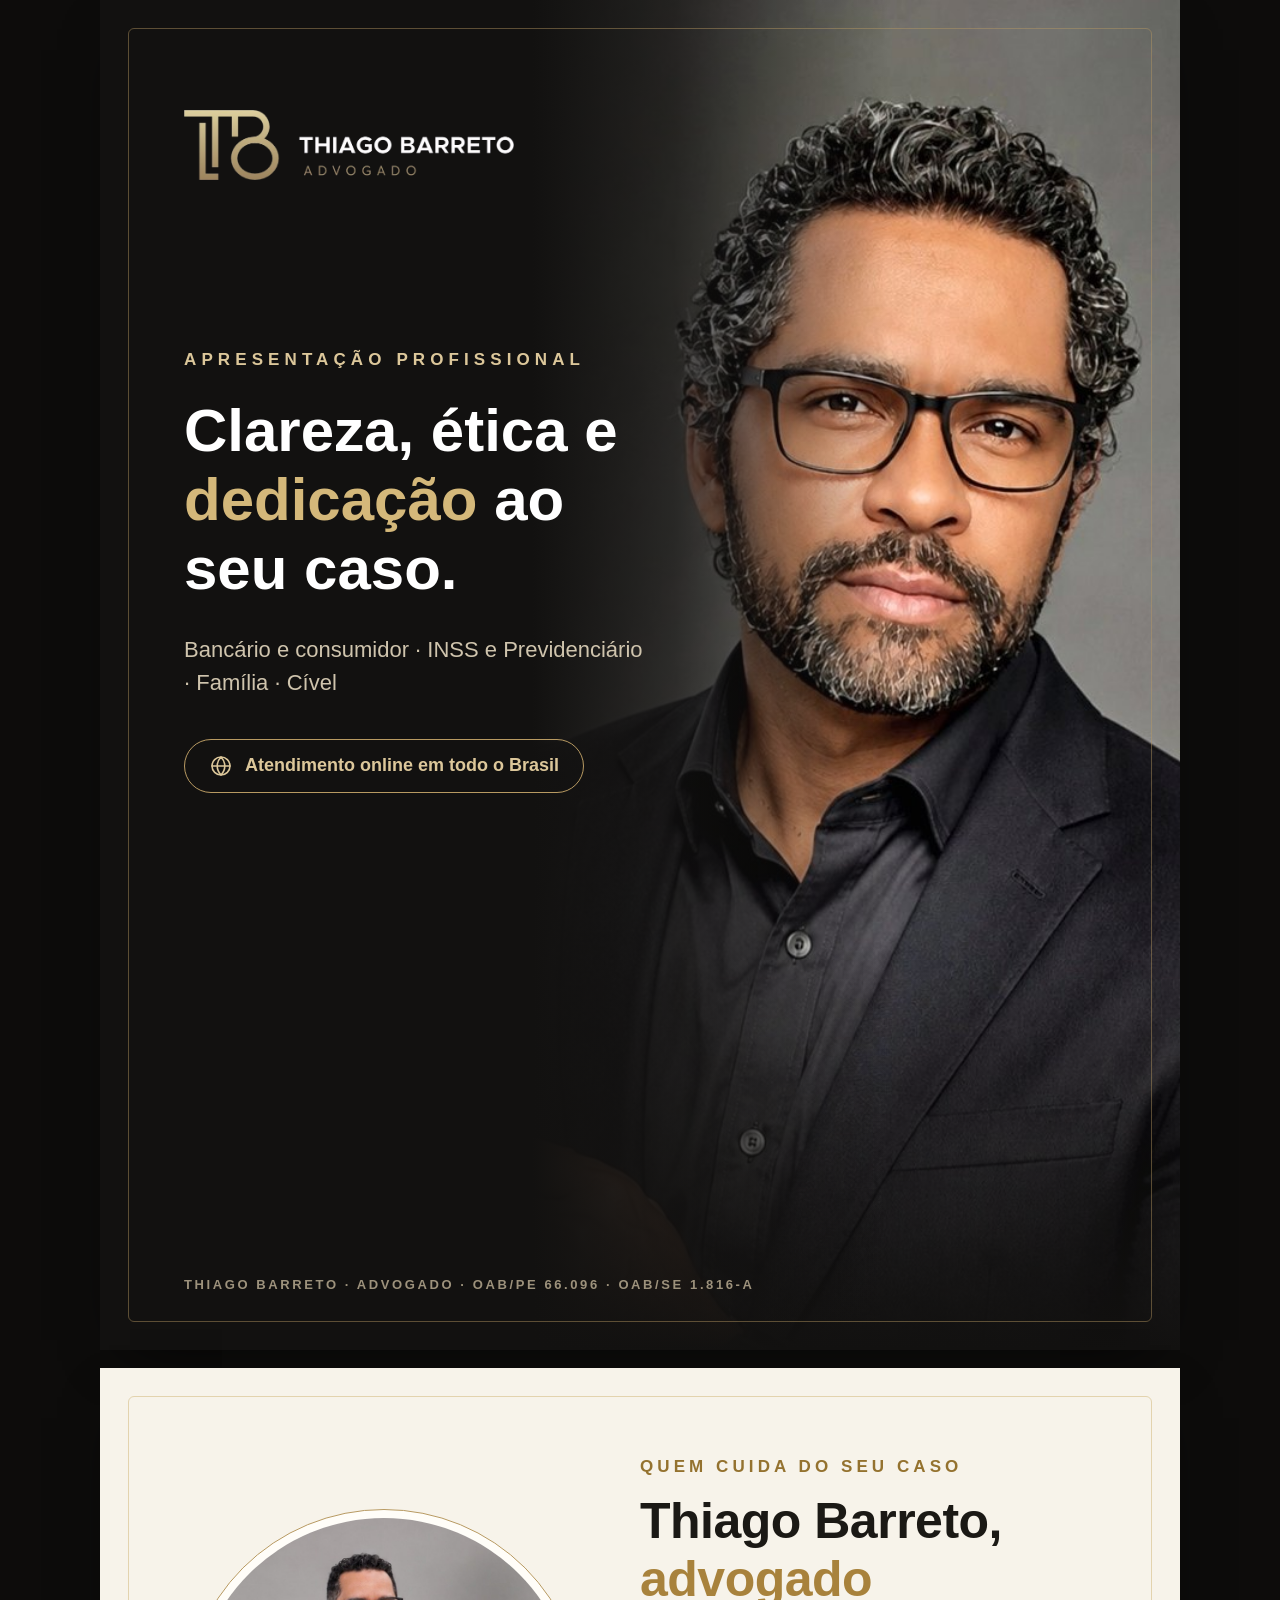
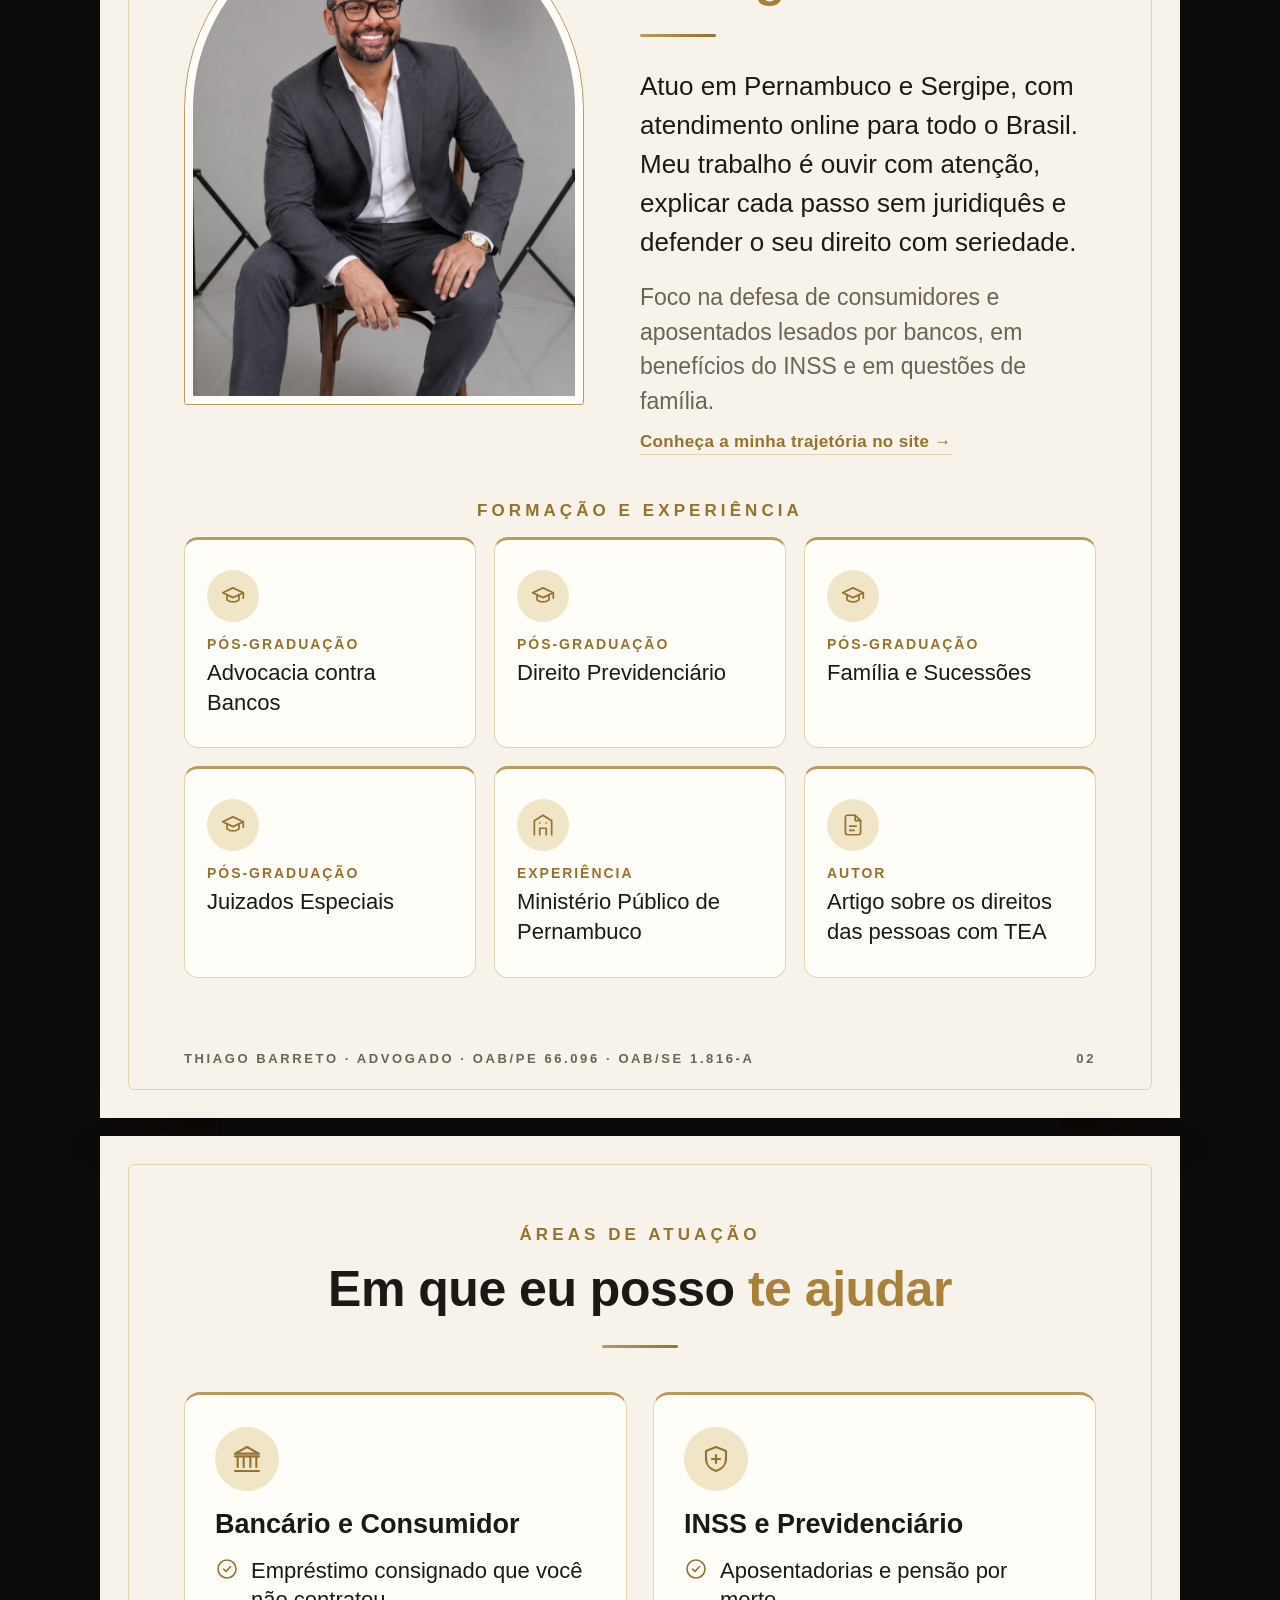
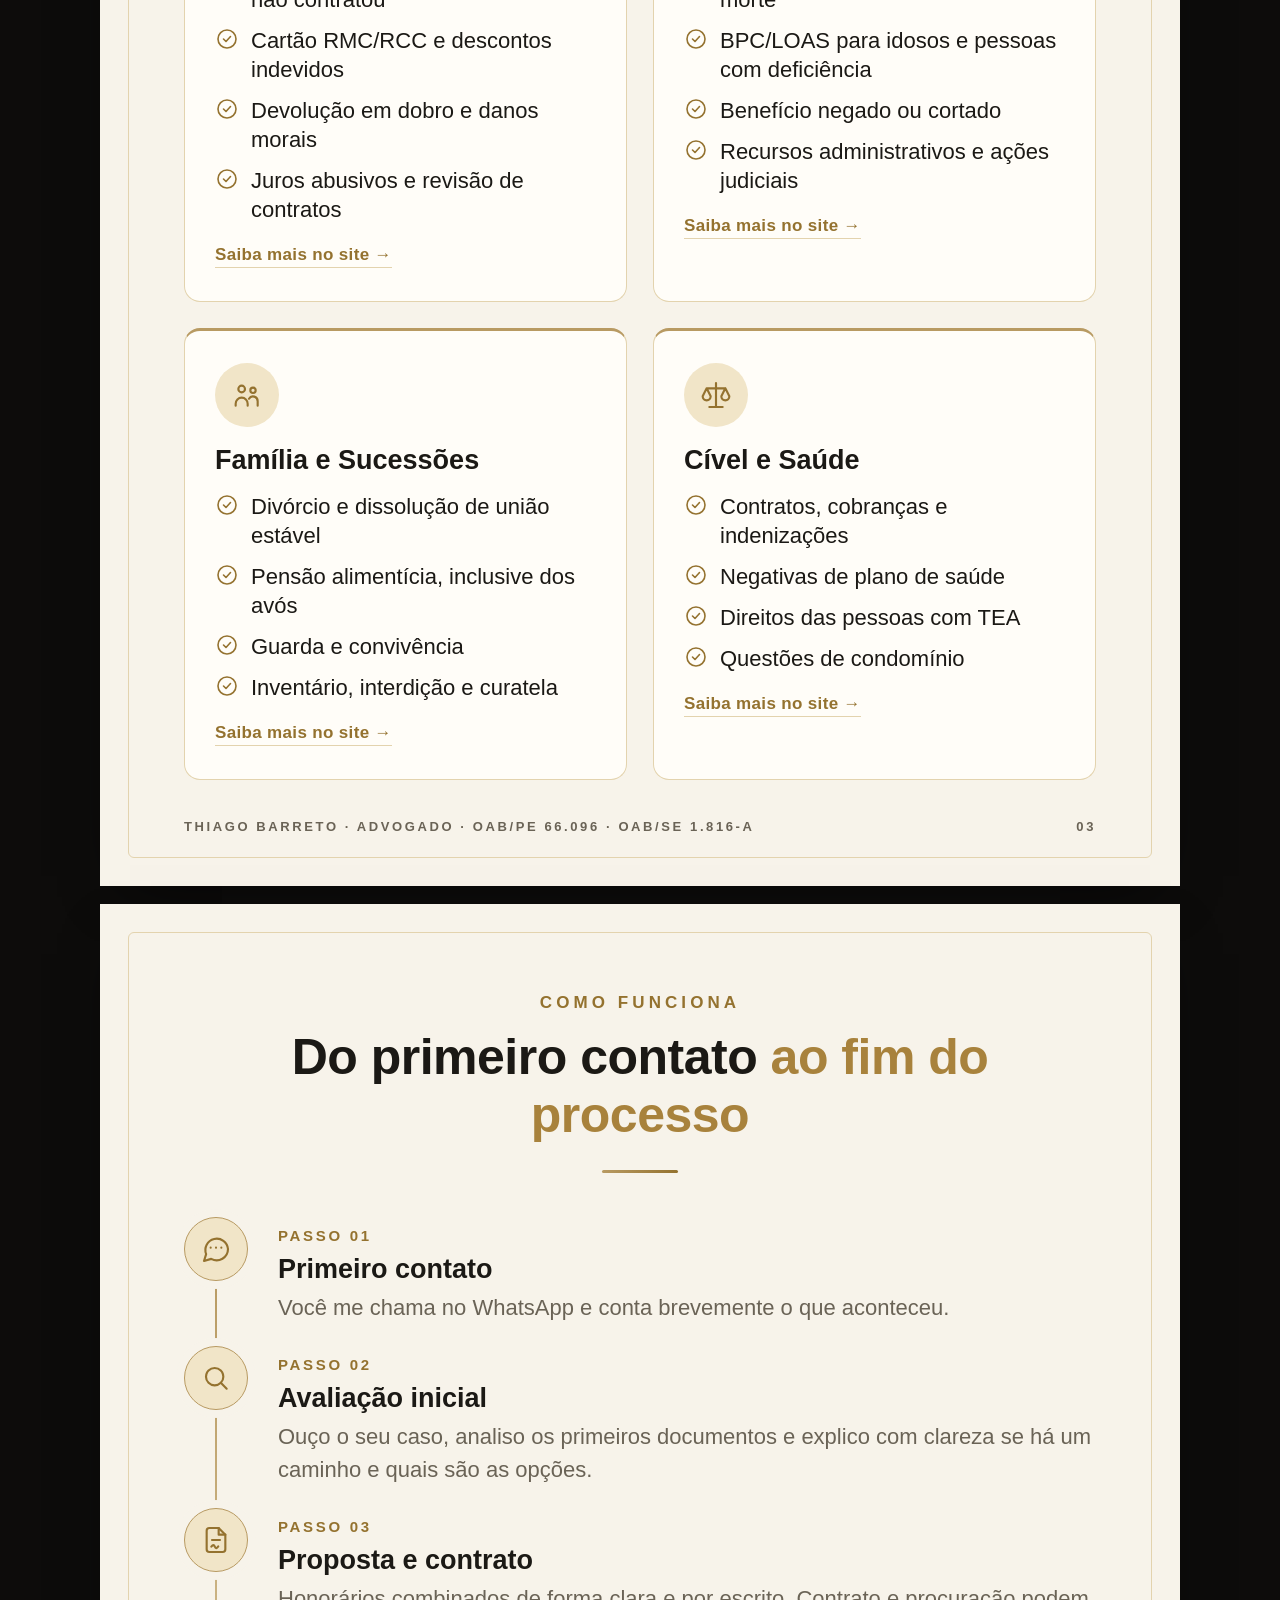
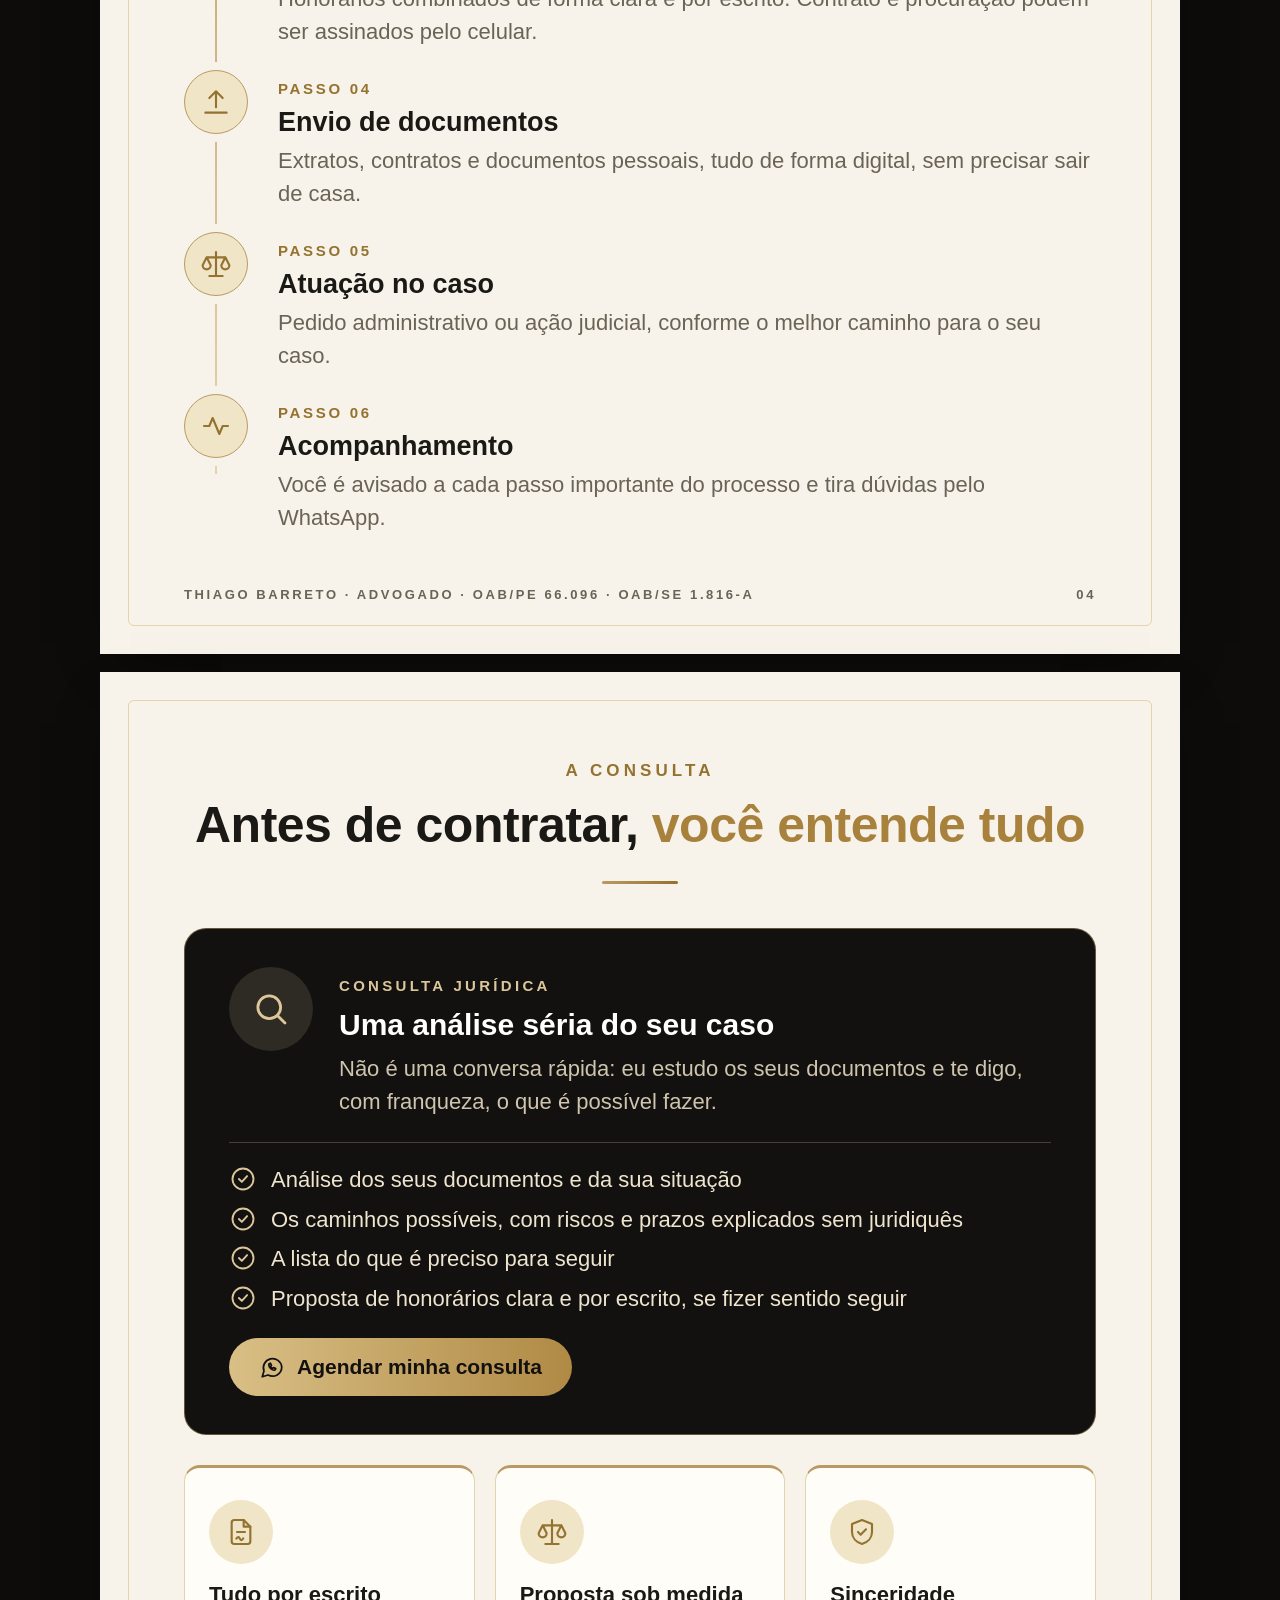
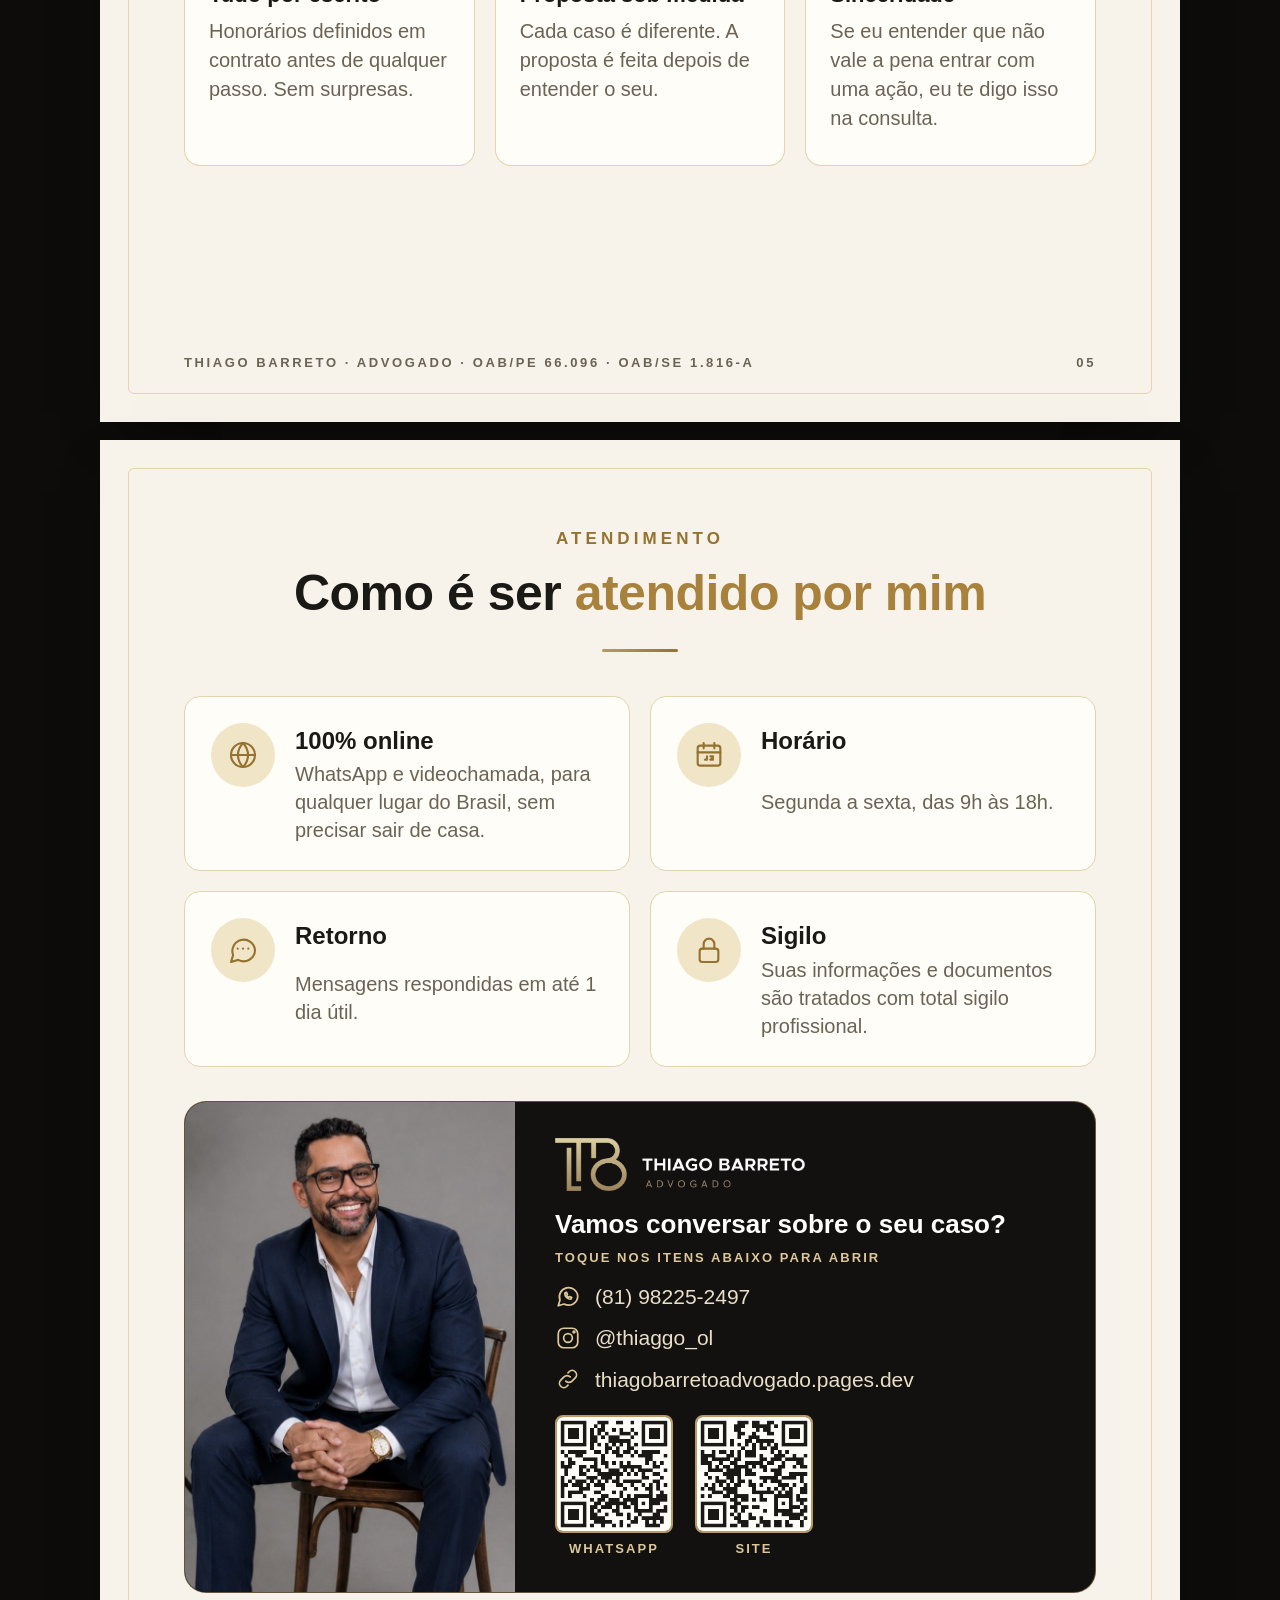
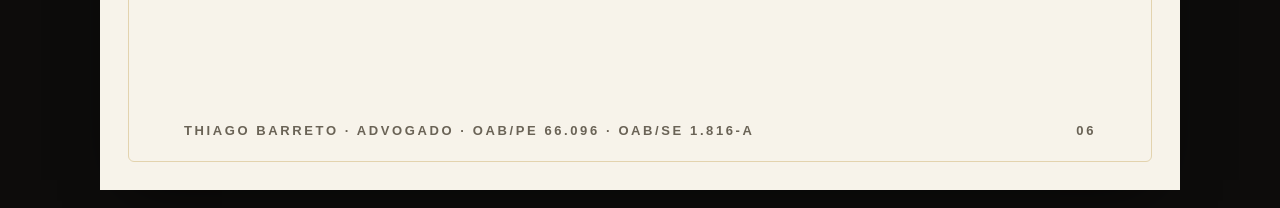
==== apresentacao/index.html @ 2c225c11 "Apresentação profissional (sem valores) em página web Co-Authored-By: Claude Opus 5.5 <noreply@anthr" ====
<!DOCTYPE html><html lang="pt-BR"><head><meta charset="utf-8"><title>Apresentação · Thiago Barreto Advogado</title>
<link rel="stylesheet" href="apresentacao.css">
<meta name="viewport" content="width=device-width, initial-scale=1">
<meta name="robots" content="noindex">
<meta name="description" content="Apresentação profissional de Thiago Barreto, advogado. Atendimento online em todo o Brasil.">
<meta property="og:title" content="Apresentação · Thiago Barreto Advogado">
<meta property="og:description" content="Bancário e consumidor · INSS · Família · Cível. Atendimento online em todo o Brasil.">
<meta property="og:image" content="https://thiagobarretoadvogado.pages.dev/apresentacao/img/og.jpg">
<meta name="theme-color" content="#121110">
<link rel="icon" href="/img/icon.png">
<style>
@media screen{
 body{background:#0d0c0b;margin:0;padding:0}
 .deck{width:1080px;margin:0 auto}
 .page{margin:0 auto 18px;box-shadow:0 20px 60px -30px rgba(0,0,0,.8)}
}
</style>
<script>
function fit(){var z=Math.min(1,window.innerWidth/1080);document.querySelector('.deck').style.zoom=z}
addEventListener('DOMContentLoaded',fit);addEventListener('resize',fit);
</script>
</head><body><main class="deck">
<section class="page capa">
  <div class="capa-txt">
    <img class="logo" src="img/logo.png" alt="TB · Thiago Barreto Advogado">
    <div class="tag">APRESENTAÇÃO PROFISSIONAL</div>
    <h1>Clareza, ética e <em>dedicação</em> ao seu caso.</h1>
    <p>Bancário e consumidor · INSS e Previdenciário · Família · Cível</p>
    <a class="pill" href="https://thiagobarretoadvogado.pages.dev"><svg viewBox="0 0 24 24" fill="none" stroke="currentColor" stroke-width="1.6" stroke-linecap="round" stroke-linejoin="round" aria-hidden="true"><circle cx="12" cy="12" r="9"/><path d="M3 12h18M12 3c2.5 2.7 3.8 5.7 3.8 9s-1.3 6.3-3.8 9c-2.5-2.7-3.8-5.7-3.8-9S9.5 5.7 12 3Z"/></svg> Atendimento online em todo o Brasil</a>
  </div>
  <div class="capa-foto"><img src="img/hero.jpg" alt=""></div>
  <div class="capa-ft">THIAGO BARRETO · ADVOGADO · OAB/PE 66.096 · OAB/SE 1.816-A</div>
</section><section class="page ">
  <div class="sobre">
    <div class="foto-sobre"><img src="img/sobre-2.jpg" alt=""></div>
    <div>
      <div class="eyebrow">QUEM CUIDA DO SEU CASO</div>
      <h2>Thiago Barreto, <em>advogado</em></h2>
      <div class="rule"></div>
      <p class="lead">Atuo em Pernambuco e Sergipe, com atendimento online para todo o Brasil. Meu trabalho é ouvir com atenção, explicar cada passo sem juridiquês e defender o seu direito com seriedade.</p>
      <p class="soft">Foco na defesa de consumidores e aposentados lesados por bancos, em benefícios do INSS e em questões de família.</p>
      <a class="lnk" href="https://thiagobarretoadvogado.pages.dev/sobre.html">Conheça a minha trajetória no site →</a>
    </div>
  </div>
  <div class="eyebrow center" style="margin-top:46px">FORMAÇÃO E EXPERIÊNCIA</div>
  <div class="creds">
    <div><span class="ic"><svg viewBox="0 0 24 24" fill="none" stroke="currentColor" stroke-width="1.6" stroke-linecap="round" stroke-linejoin="round" aria-hidden="true"><path d="M2.5 9 12 4.5 21.5 9 12 13.5 2.5 9Z"/><path d="M6.5 11v4.5c1.5 1.4 3.5 2 5.5 2s4-.6 5.5-2V11M21.5 9v5"/></svg></span><b>Pós-graduação</b><span>Advocacia contra Bancos</span></div>
    <div><span class="ic"><svg viewBox="0 0 24 24" fill="none" stroke="currentColor" stroke-width="1.6" stroke-linecap="round" stroke-linejoin="round" aria-hidden="true"><path d="M2.5 9 12 4.5 21.5 9 12 13.5 2.5 9Z"/><path d="M6.5 11v4.5c1.5 1.4 3.5 2 5.5 2s4-.6 5.5-2V11M21.5 9v5"/></svg></span><b>Pós-graduação</b><span>Direito Previdenciário</span></div>
    <div><span class="ic"><svg viewBox="0 0 24 24" fill="none" stroke="currentColor" stroke-width="1.6" stroke-linecap="round" stroke-linejoin="round" aria-hidden="true"><path d="M2.5 9 12 4.5 21.5 9 12 13.5 2.5 9Z"/><path d="M6.5 11v4.5c1.5 1.4 3.5 2 5.5 2s4-.6 5.5-2V11M21.5 9v5"/></svg></span><b>Pós-graduação</b><span>Família e Sucessões</span></div>
    <div><span class="ic"><svg viewBox="0 0 24 24" fill="none" stroke="currentColor" stroke-width="1.6" stroke-linecap="round" stroke-linejoin="round" aria-hidden="true"><path d="M2.5 9 12 4.5 21.5 9 12 13.5 2.5 9Z"/><path d="M6.5 11v4.5c1.5 1.4 3.5 2 5.5 2s4-.6 5.5-2V11M21.5 9v5"/></svg></span><b>Pós-graduação</b><span>Juizados Especiais</span></div>
    <div><span class="ic"><svg viewBox="0 0 24 24" fill="none" stroke="currentColor" stroke-width="1.6" stroke-linecap="round" stroke-linejoin="round" aria-hidden="true"><path d="M4 21V8l8-5 8 5v13"/><path d="M9 21v-6h6v6M9 10h.01M15 10h.01"/></svg></span><b>Experiência</b><span>Ministério Público de Pernambuco</span></div>
    <div><span class="ic"><svg viewBox="0 0 24 24" fill="none" stroke="currentColor" stroke-width="1.6" stroke-linecap="round" stroke-linejoin="round" aria-hidden="true"><path d="M14 3H7a2 2 0 0 0-2 2v14a2 2 0 0 0 2 2h10a2 2 0 0 0 2-2V8l-5-5Z"/><path d="M14 3v5h5M9 13h6M9 17h4"/></svg></span><b>Autor</b><span>Artigo sobre os direitos das pessoas com TEA</span></div>
  </div><footer class="ft"><span>THIAGO BARRETO · ADVOGADO · OAB/PE 66.096 · OAB/SE 1.816-A</span><span>02</span></footer></section><section class="page ">
  <div class="eyebrow center">ÁREAS DE ATUAÇÃO</div>
  <h2 class="center">Em que eu posso <em>te ajudar</em></h2><div class="rule c"></div>
  <div class="areas"><a class="area" href="https://thiagobarretoadvogado.pages.dev/bancario.html"><span class="ic"><svg viewBox="0 0 24 24" fill="none" stroke="currentColor" stroke-width="1.6" stroke-linecap="round" stroke-linejoin="round" aria-hidden="true"><path d="M3 10h18M5 10v8M9.5 10v8M14.5 10v8M19 10v8M3 21h18M12 3 3 8h18L12 3Z"/></svg></span><h3>Bancário e Consumidor</h3><ul><li><svg viewBox="0 0 24 24" fill="none" stroke="currentColor" stroke-width="1.6" stroke-linecap="round" stroke-linejoin="round" aria-hidden="true"><circle cx="12" cy="12" r="9"/><path d="m8.5 12 2.5 2.5 4.5-5"/></svg>Empréstimo consignado que você não contratou</li><li><svg viewBox="0 0 24 24" fill="none" stroke="currentColor" stroke-width="1.6" stroke-linecap="round" stroke-linejoin="round" aria-hidden="true"><circle cx="12" cy="12" r="9"/><path d="m8.5 12 2.5 2.5 4.5-5"/></svg>Cartão RMC/RCC e descontos indevidos</li><li><svg viewBox="0 0 24 24" fill="none" stroke="currentColor" stroke-width="1.6" stroke-linecap="round" stroke-linejoin="round" aria-hidden="true"><circle cx="12" cy="12" r="9"/><path d="m8.5 12 2.5 2.5 4.5-5"/></svg>Devolução em dobro e danos morais</li><li><svg viewBox="0 0 24 24" fill="none" stroke="currentColor" stroke-width="1.6" stroke-linecap="round" stroke-linejoin="round" aria-hidden="true"><circle cx="12" cy="12" r="9"/><path d="m8.5 12 2.5 2.5 4.5-5"/></svg>Juros abusivos e revisão de contratos</li></ul><span class="lnk">Saiba mais no site →</span></a><a class="area" href="https://thiagobarretoadvogado.pages.dev/previdenciario.html"><span class="ic"><svg viewBox="0 0 24 24" fill="none" stroke="currentColor" stroke-width="1.6" stroke-linecap="round" stroke-linejoin="round" aria-hidden="true"><path d="M12 3 4.5 6v6c0 4.5 3.2 7.8 7.5 9 4.3-1.2 7.5-4.5 7.5-9V6L12 3Z"/><path d="M9 12h6M12 9v6"/></svg></span><h3>INSS e Previdenciário</h3><ul><li><svg viewBox="0 0 24 24" fill="none" stroke="currentColor" stroke-width="1.6" stroke-linecap="round" stroke-linejoin="round" aria-hidden="true"><circle cx="12" cy="12" r="9"/><path d="m8.5 12 2.5 2.5 4.5-5"/></svg>Aposentadorias e pensão por morte</li><li><svg viewBox="0 0 24 24" fill="none" stroke="currentColor" stroke-width="1.6" stroke-linecap="round" stroke-linejoin="round" aria-hidden="true"><circle cx="12" cy="12" r="9"/><path d="m8.5 12 2.5 2.5 4.5-5"/></svg>BPC/LOAS para idosos e pessoas com deficiência</li><li><svg viewBox="0 0 24 24" fill="none" stroke="currentColor" stroke-width="1.6" stroke-linecap="round" stroke-linejoin="round" aria-hidden="true"><circle cx="12" cy="12" r="9"/><path d="m8.5 12 2.5 2.5 4.5-5"/></svg>Benefício negado ou cortado</li><li><svg viewBox="0 0 24 24" fill="none" stroke="currentColor" stroke-width="1.6" stroke-linecap="round" stroke-linejoin="round" aria-hidden="true"><circle cx="12" cy="12" r="9"/><path d="m8.5 12 2.5 2.5 4.5-5"/></svg>Recursos administrativos e ações judiciais</li></ul><span class="lnk">Saiba mais no site →</span></a><a class="area" href="https://thiagobarretoadvogado.pages.dev/familia.html"><span class="ic"><svg viewBox="0 0 24 24" fill="none" stroke="currentColor" stroke-width="1.6" stroke-linecap="round" stroke-linejoin="round" aria-hidden="true"><circle cx="8" cy="7.5" r="2.5"/><circle cx="16.5" cy="8.5" r="2"/><path d="M3.5 20v-1.5A4.5 4.5 0 0 1 8 14a4.5 4.5 0 0 1 4.5 4.5V20M13.5 14.8a3.5 3.5 0 0 1 6.5 1.8V20"/></svg></span><h3>Família e Sucessões</h3><ul><li><svg viewBox="0 0 24 24" fill="none" stroke="currentColor" stroke-width="1.6" stroke-linecap="round" stroke-linejoin="round" aria-hidden="true"><circle cx="12" cy="12" r="9"/><path d="m8.5 12 2.5 2.5 4.5-5"/></svg>Divórcio e dissolução de união estável</li><li><svg viewBox="0 0 24 24" fill="none" stroke="currentColor" stroke-width="1.6" stroke-linecap="round" stroke-linejoin="round" aria-hidden="true"><circle cx="12" cy="12" r="9"/><path d="m8.5 12 2.5 2.5 4.5-5"/></svg>Pensão alimentícia, inclusive dos avós</li><li><svg viewBox="0 0 24 24" fill="none" stroke="currentColor" stroke-width="1.6" stroke-linecap="round" stroke-linejoin="round" aria-hidden="true"><circle cx="12" cy="12" r="9"/><path d="m8.5 12 2.5 2.5 4.5-5"/></svg>Guarda e convivência</li><li><svg viewBox="0 0 24 24" fill="none" stroke="currentColor" stroke-width="1.6" stroke-linecap="round" stroke-linejoin="round" aria-hidden="true"><circle cx="12" cy="12" r="9"/><path d="m8.5 12 2.5 2.5 4.5-5"/></svg>Inventário, interdição e curatela</li></ul><span class="lnk">Saiba mais no site →</span></a><a class="area" href="https://thiagobarretoadvogado.pages.dev/civel.html"><span class="ic"><svg viewBox="0 0 24 24" fill="none" stroke="currentColor" stroke-width="1.6" stroke-linecap="round" stroke-linejoin="round" aria-hidden="true"><path d="M12 3v18M7 21h10M5 7h14M5 7l-3 6a3 3 0 0 0 6 0L5 7ZM19 7l-3 6a3 3 0 0 0 6 0l-3-6Z"/></svg></span><h3>Cível e Saúde</h3><ul><li><svg viewBox="0 0 24 24" fill="none" stroke="currentColor" stroke-width="1.6" stroke-linecap="round" stroke-linejoin="round" aria-hidden="true"><circle cx="12" cy="12" r="9"/><path d="m8.5 12 2.5 2.5 4.5-5"/></svg>Contratos, cobranças e indenizações</li><li><svg viewBox="0 0 24 24" fill="none" stroke="currentColor" stroke-width="1.6" stroke-linecap="round" stroke-linejoin="round" aria-hidden="true"><circle cx="12" cy="12" r="9"/><path d="m8.5 12 2.5 2.5 4.5-5"/></svg>Negativas de plano de saúde</li><li><svg viewBox="0 0 24 24" fill="none" stroke="currentColor" stroke-width="1.6" stroke-linecap="round" stroke-linejoin="round" aria-hidden="true"><circle cx="12" cy="12" r="9"/><path d="m8.5 12 2.5 2.5 4.5-5"/></svg>Direitos das pessoas com TEA</li><li><svg viewBox="0 0 24 24" fill="none" stroke="currentColor" stroke-width="1.6" stroke-linecap="round" stroke-linejoin="round" aria-hidden="true"><circle cx="12" cy="12" r="9"/><path d="m8.5 12 2.5 2.5 4.5-5"/></svg>Questões de condomínio</li></ul><span class="lnk">Saiba mais no site →</span></a></div><footer class="ft"><span>THIAGO BARRETO · ADVOGADO · OAB/PE 66.096 · OAB/SE 1.816-A</span><span>03</span></footer></section><section class="page ">
  <div class="eyebrow center">COMO FUNCIONA</div>
  <h2 class="center">Do primeiro contato <em>ao fim do processo</em></h2><div class="rule c"></div>
  <ol class="passos"><li><span class="ic"><svg viewBox="0 0 24 24" fill="none" stroke="currentColor" stroke-width="1.6" stroke-linecap="round" stroke-linejoin="round" aria-hidden="true"><path d="M21 12a8.5 8.5 0 0 1-12.6 7.4L3 21l1.6-5.2A8.5 8.5 0 1 1 21 12Z"/><path d="M8 11h.01M12 11h.01M16 11h.01"/></svg></span><div><span class="n">PASSO 01</span><h3>Primeiro contato</h3><p>Você me chama no WhatsApp e conta brevemente o que aconteceu.</p></div></li><li><span class="ic"><svg viewBox="0 0 24 24" fill="none" stroke="currentColor" stroke-width="1.6" stroke-linecap="round" stroke-linejoin="round" aria-hidden="true"><circle cx="11" cy="11" r="6.5"/><path d="m20 20-4.2-4.2"/></svg></span><div><span class="n">PASSO 02</span><h3>Avaliação inicial</h3><p>Ouço o seu caso, analiso os primeiros documentos e explico com clareza se há um caminho e quais são as opções.</p></div></li><li><span class="ic"><svg viewBox="0 0 24 24" fill="none" stroke="currentColor" stroke-width="1.6" stroke-linecap="round" stroke-linejoin="round" aria-hidden="true"><path d="M14 3H7a2 2 0 0 0-2 2v14a2 2 0 0 0 2 2h10a2 2 0 0 0 2-2V8l-5-5Z"/><path d="M14 3v5h5M8.5 17c1.2-1.5 2-1.5 2.6 0s1.5 1.4 2.6-.2M9 12h6"/></svg></span><div><span class="n">PASSO 03</span><h3>Proposta e contrato</h3><p>Honorários combinados de forma clara e por escrito. Contrato e procuração podem ser assinados pelo celular.</p></div></li><li><span class="ic"><svg viewBox="0 0 24 24" fill="none" stroke="currentColor" stroke-width="1.6" stroke-linecap="round" stroke-linejoin="round" aria-hidden="true"><path d="M12 16V4M7 9l5-5 5 5M4 20h16"/></svg></span><div><span class="n">PASSO 04</span><h3>Envio de documentos</h3><p>Extratos, contratos e documentos pessoais, tudo de forma digital, sem precisar sair de casa.</p></div></li><li><span class="ic"><svg viewBox="0 0 24 24" fill="none" stroke="currentColor" stroke-width="1.6" stroke-linecap="round" stroke-linejoin="round" aria-hidden="true"><path d="M12 3v18M7 21h10M5 7h14M5 7l-3 6a3 3 0 0 0 6 0L5 7ZM19 7l-3 6a3 3 0 0 0 6 0l-3-6Z"/></svg></span><div><span class="n">PASSO 05</span><h3>Atuação no caso</h3><p>Pedido administrativo ou ação judicial, conforme o melhor caminho para o seu caso.</p></div></li><li><span class="ic"><svg viewBox="0 0 24 24" fill="none" stroke="currentColor" stroke-width="1.6" stroke-linecap="round" stroke-linejoin="round" aria-hidden="true"><path d="M3 12h4l2.5-6 5 12L17 12h4"/></svg></span><div><span class="n">PASSO 06</span><h3>Acompanhamento</h3><p>Você é avisado a cada passo importante do processo e tira dúvidas pelo WhatsApp.</p></div></li></ol><footer class="ft"><span>THIAGO BARRETO · ADVOGADO · OAB/PE 66.096 · OAB/SE 1.816-A</span><span>04</span></footer></section><section class="page ">
  <div class="eyebrow center">A CONSULTA</div>
  <h2 class="center">Antes de contratar, <em>você entende tudo</em></h2><div class="rule c"></div>
  <div class="consulta sv">
    <div class="c-l"><span class="ic big"><svg viewBox="0 0 24 24" fill="none" stroke="currentColor" stroke-width="1.6" stroke-linecap="round" stroke-linejoin="round" aria-hidden="true"><circle cx="11" cy="11" r="6.5"/><path d="m20 20-4.2-4.2"/></svg></span><div><small>CONSULTA JURÍDICA</small><h3>Uma análise séria do seu caso</h3>
      <p>Não é uma conversa rápida: eu estudo os seus documentos e te digo, com franqueza, o que é possível fazer.</p></div></div>
    <ul class="recebe">
      <li><svg viewBox="0 0 24 24" fill="none" stroke="currentColor" stroke-width="1.6" stroke-linecap="round" stroke-linejoin="round" aria-hidden="true"><circle cx="12" cy="12" r="9"/><path d="m8.5 12 2.5 2.5 4.5-5"/></svg><span>Análise dos seus documentos e da sua situação</span></li>
      <li><svg viewBox="0 0 24 24" fill="none" stroke="currentColor" stroke-width="1.6" stroke-linecap="round" stroke-linejoin="round" aria-hidden="true"><circle cx="12" cy="12" r="9"/><path d="m8.5 12 2.5 2.5 4.5-5"/></svg><span>Os caminhos possíveis, com riscos e prazos explicados sem juridiquês</span></li>
      <li><svg viewBox="0 0 24 24" fill="none" stroke="currentColor" stroke-width="1.6" stroke-linecap="round" stroke-linejoin="round" aria-hidden="true"><circle cx="12" cy="12" r="9"/><path d="m8.5 12 2.5 2.5 4.5-5"/></svg><span>A lista do que é preciso para seguir</span></li>
      <li><svg viewBox="0 0 24 24" fill="none" stroke="currentColor" stroke-width="1.6" stroke-linecap="round" stroke-linejoin="round" aria-hidden="true"><circle cx="12" cy="12" r="9"/><path d="m8.5 12 2.5 2.5 4.5-5"/></svg><span>Proposta de honorários clara e por escrito, se fizer sentido seguir</span></li>
    </ul>
    <a class="agendar" href="https://wa.me/5581982252497?text=Ol%C3%A1%2C%20Dr.%20Thiago%21%20Recebi%20sua%20apresenta%C3%A7%C3%A3o%20e%20gostaria%20de%20agendar%20uma%20consulta."><svg viewBox="0 0 24 24" fill="none" stroke="currentColor" stroke-width="1.6" stroke-linecap="round" stroke-linejoin="round" aria-hidden="true"><path d="M21 12a8.5 8.5 0 0 1-12.6 7.4L3 21l1.6-5.2A8.5 8.5 0 1 1 21 12Z"/><path d="M9 9.5c0 3 2.5 5.5 5.5 5.5l1-1.5-2-1-1 .8a4 4 0 0 1-1.8-1.8l.8-1-1-2L9 9.5Z"/></svg> Agendar minha consulta</a>
  </div>
  <div class="vgrid">
    <div class="vcard"><span class="ic"><svg viewBox="0 0 24 24" fill="none" stroke="currentColor" stroke-width="1.6" stroke-linecap="round" stroke-linejoin="round" aria-hidden="true"><path d="M14 3H7a2 2 0 0 0-2 2v14a2 2 0 0 0 2 2h10a2 2 0 0 0 2-2V8l-5-5Z"/><path d="M14 3v5h5M8.5 17c1.2-1.5 2-1.5 2.6 0s1.5 1.4 2.6-.2M9 12h6"/></svg></span><h3>Tudo por escrito</h3><p>Honorários definidos em contrato antes de qualquer passo. Sem surpresas.</p></div>
    <div class="vcard"><span class="ic"><svg viewBox="0 0 24 24" fill="none" stroke="currentColor" stroke-width="1.6" stroke-linecap="round" stroke-linejoin="round" aria-hidden="true"><path d="M12 3v18M7 21h10M5 7h14M5 7l-3 6a3 3 0 0 0 6 0L5 7ZM19 7l-3 6a3 3 0 0 0 6 0l-3-6Z"/></svg></span><h3>Proposta sob medida</h3><p>Cada caso é diferente. A proposta é feita depois de entender o seu.</p></div>
    <div class="vcard"><span class="ic"><svg viewBox="0 0 24 24" fill="none" stroke="currentColor" stroke-width="1.6" stroke-linecap="round" stroke-linejoin="round" aria-hidden="true"><path d="M12 3 4.5 6v6c0 4.5 3.2 7.8 7.5 9 4.3-1.2 7.5-4.5 7.5-9V6L12 3Z"/><path d="m9 12 2 2 4-4"/></svg></span><h3>Sinceridade</h3><p>Se eu entender que não vale a pena entrar com uma ação, eu te digo isso na consulta.</p></div>
  </div><footer class="ft"><span>THIAGO BARRETO · ADVOGADO · OAB/PE 66.096 · OAB/SE 1.816-A</span><span>05</span></footer></section><section class="page ">
  <div class="eyebrow center">ATENDIMENTO</div>
  <h2 class="center">Como é ser <em>atendido por mim</em></h2><div class="rule c"></div>
  <div class="pol">
    <div><span class="ic"><svg viewBox="0 0 24 24" fill="none" stroke="currentColor" stroke-width="1.6" stroke-linecap="round" stroke-linejoin="round" aria-hidden="true"><circle cx="12" cy="12" r="9"/><path d="M3 12h18M12 3c2.5 2.7 3.8 5.7 3.8 9s-1.3 6.3-3.8 9c-2.5-2.7-3.8-5.7-3.8-9S9.5 5.7 12 3Z"/></svg></span><h3>100% online</h3><p>WhatsApp e videochamada, para qualquer lugar do Brasil, sem precisar sair de casa.</p></div>
    <div><span class="ic"><svg viewBox="0 0 24 24" fill="none" stroke="currentColor" stroke-width="1.6" stroke-linecap="round" stroke-linejoin="round" aria-hidden="true"><rect x="3.5" y="5" width="17" height="15" rx="2"/><path d="M3.5 10h17M8 3v4M16 3v4"/><path d="M9 15.5h1.5V13M13 13h2v1.2l-2 1.3h2"/></svg></span><h3>Horário</h3><p>Segunda a sexta, das 9h às 18h.</p></div>
    <div><span class="ic"><svg viewBox="0 0 24 24" fill="none" stroke="currentColor" stroke-width="1.6" stroke-linecap="round" stroke-linejoin="round" aria-hidden="true"><path d="M21 12a8.5 8.5 0 0 1-12.6 7.4L3 21l1.6-5.2A8.5 8.5 0 1 1 21 12Z"/><path d="M8 11h.01M12 11h.01M16 11h.01"/></svg></span><h3>Retorno</h3><p>Mensagens respondidas em até 1 dia útil.</p></div>
    <div><span class="ic"><svg viewBox="0 0 24 24" fill="none" stroke="currentColor" stroke-width="1.6" stroke-linecap="round" stroke-linejoin="round" aria-hidden="true"><rect x="5" y="11" width="14" height="10" rx="2"/><path d="M8 11V7.5a4 4 0 0 1 8 0V11"/></svg></span><h3>Sigilo</h3><p>Suas informações e documentos são tratados com total sigilo profissional.</p></div>
  </div>
  <div class="contato">
    <div class="ct-foto"><img src="img/sobre-1.jpg" alt=""></div>
    <div class="ct-txt">
      <img class="logo" src="img/logo.png" alt="TB · Thiago Barreto Advogado">
      <p class="ct-call">Vamos conversar sobre o seu caso?</p><p class="toque">Toque nos itens abaixo para abrir</p>
      <a class="ct-l" href="https://wa.me/5581982252497?text=Ol%C3%A1%2C%20Dr.%20Thiago%21%20Recebi%20sua%20apresenta%C3%A7%C3%A3o%20e%20gostaria%20de%20falar%20sobre%20o%20meu%20caso."><svg viewBox="0 0 24 24" fill="none" stroke="currentColor" stroke-width="1.6" stroke-linecap="round" stroke-linejoin="round" aria-hidden="true"><path d="M21 12a8.5 8.5 0 0 1-12.6 7.4L3 21l1.6-5.2A8.5 8.5 0 1 1 21 12Z"/><path d="M9 9.5c0 3 2.5 5.5 5.5 5.5l1-1.5-2-1-1 .8a4 4 0 0 1-1.8-1.8l.8-1-1-2L9 9.5Z"/></svg><span>(81) 98225-2497</span></a>
      <a class="ct-l" href="https://www.instagram.com/thiaggo_ol/"><svg viewBox="0 0 24 24" fill="none" stroke="currentColor" stroke-width="1.6" stroke-linecap="round" stroke-linejoin="round" aria-hidden="true"><rect x="3" y="3" width="18" height="18" rx="5"/><circle cx="12" cy="12" r="4"/><circle cx="17.5" cy="6.5" r=".8"/></svg><span>@thiaggo_ol</span></a>
      <a class="ct-l" href="https://thiagobarretoadvogado.pages.dev"><svg viewBox="0 0 24 24" fill="none" stroke="currentColor" stroke-width="1.6" stroke-linecap="round" stroke-linejoin="round" aria-hidden="true"><path d="M10 14a4 4 0 0 0 5.7 0l3-3a4 4 0 0 0-5.7-5.7l-1 1M14 10a4 4 0 0 0-5.7 0l-3 3a4 4 0 0 0 5.7 5.7l1-1"/></svg><span>thiagobarretoadvogado.pages.dev</span></a>
      <div class="qrs"><figure><a href="https://wa.me/5581982252497?text=Ol%C3%A1%2C%20Dr.%20Thiago%21%20Recebi%20sua%20apresenta%C3%A7%C3%A3o%20e%20gostaria%20de%20falar%20sobre%20o%20meu%20caso."><img src="img/qr-wa.png" alt=""></a><figcaption>WhatsApp</figcaption></figure><figure><a href="https://thiagobarretoadvogado.pages.dev"><img src="img/qr-site.png" alt=""></a><figcaption>Site</figcaption></figure></div>
    </div>
  </div><footer class="ft"><span>THIAGO BARRETO · ADVOGADO · OAB/PE 66.096 · OAB/SE 1.816-A</span><span>06</span></footer></section>
</main></body></html>
---- apresentacao/apresentacao.css ----
@page{size:1080px 1350px;margin:0}
:root{--bg:#f7f3ea;--card:#fffdf8;--ink:#1b1915;--soft:#6a6356;--gold:#94722f;--gold2:#b89a62;--gold3:#dcc79a;--line:#e3d3ae;--dark:#121110}
*{box-sizing:border-box}
html,body{margin:0;padding:0}
body{font:22px/1.5 Inter,sans-serif;color:var(--ink);-webkit-print-color-adjust:exact;print-color-adjust:exact}
.page{width:1080px;height:1350px;position:relative;overflow:hidden;background:var(--bg);padding:90px 84px 110px;page-break-after:always;break-after:page}
.page::before{content:"";position:absolute;inset:28px;border:1.5px solid var(--line);border-radius:6px;pointer-events:none}
h1,h2,h3{font-family:Montserrat,sans-serif;margin:0;line-height:1.15}
h2{font-size:50px;font-weight:700;letter-spacing:-.01em}
h2 em{font-style:normal;color:#a8823c}
h1 em{font-style:normal;color:#d4b87a}
h3{font-size:25px;font-weight:700}
.center{text-align:center}
.eyebrow{font:600 17px/1 Montserrat,sans-serif;letter-spacing:.24em;color:var(--gold);margin-bottom:18px}
.rule{width:76px;height:3px;background:linear-gradient(90deg,var(--gold2),var(--gold));margin:26px 0 30px;border-radius:2px}
.rule.c{margin:26px auto 44px}
.lead{font-size:26px;margin:0 0 18px}
.soft{color:var(--soft);margin:0;font-size:23px}
.ic{width:64px;height:64px;border-radius:50%;background:#f1e5c8;color:var(--gold);display:inline-flex;align-items:center;justify-content:center;flex:none}
.ic svg{width:32px;height:32px}
.ic.big{width:84px;height:84px}.ic.big svg{width:42px;height:42px}
.ft{position:absolute;left:84px;right:84px;bottom:52px;display:flex;justify-content:space-between;font:600 13px Montserrat,sans-serif;letter-spacing:.2em;color:var(--soft)}

/* capa */
.capa{background:var(--dark);padding:0;color:#f3ecdd}
.capa::before{border-color:rgba(184,154,98,.45);z-index:3}
.capa-foto{position:absolute;right:0;top:0;bottom:0;width:60%}
.capa-foto img{width:100%;height:100%;object-fit:cover;object-position:50% 20%}
.capa-foto::after{content:"";position:absolute;inset:0;background:linear-gradient(90deg,var(--dark) 0%,rgba(18,17,16,.75) 22%,rgba(18,17,16,0) 55%),linear-gradient(0deg,var(--dark) 0%,rgba(18,17,16,0) 30%)}
.capa-txt{position:absolute;left:84px;top:110px;width:470px;z-index:2}
.capa .logo{width:330px;display:block;margin-bottom:170px}
.tag{font:600 17px Montserrat,sans-serif;letter-spacing:.3em;color:var(--gold3);margin-bottom:26px}
.capa h1{font-size:60px;font-weight:700;color:#fff;margin-bottom:30px}
.capa p{font-size:22px;color:#cfc4ad;margin:0 0 40px;max-width:470px}
.pill{display:inline-flex;align-items:center;gap:12px;border:1.5px solid var(--gold2);color:var(--gold3);border-radius:999px;padding:14px 24px;font:600 18px Montserrat,sans-serif}
.pill svg{width:24px;height:24px}
.capa-ft{position:absolute;left:84px;bottom:58px;z-index:2;font:600 13px Montserrat,sans-serif;letter-spacing:.2em;color:#9d927c}

/* sobre */
.sobre{display:grid;grid-template-columns:400px 1fr;gap:56px;align-items:center}
.foto-sobre{position:relative;padding:8px;border:1.5px solid var(--gold2);border-radius:999px 999px 14px 14px;background:var(--card)}
.foto-sobre img{display:block;width:100%;aspect-ratio:4/5;object-fit:cover;object-position:50% 18%;border-radius:999px 999px 8px 8px}
.creds{display:grid;grid-template-columns:1fr 1fr 1fr;gap:18px}
.creds div{background:var(--card);border:1px solid var(--line);border-top:3px solid var(--gold2);border-radius:14px;padding:30px 22px;display:flex;flex-direction:column;gap:6px}
.creds .ic{width:52px;height:52px;margin-bottom:8px}.creds .ic svg{width:26px;height:26px}
.creds b{font:700 14px Montserrat,sans-serif;letter-spacing:.14em;color:var(--gold);text-transform:uppercase}
.creds span{font-size:22px;line-height:1.35}

/* areas */
.areas{display:grid;grid-template-columns:1fr 1fr;gap:26px}
.area{background:var(--card);border:1px solid var(--line);border-top:3px solid var(--gold2);border-radius:16px;padding:32px 30px}
.area h3{margin:18px 0 16px;font-size:27px}
.area ul{list-style:none;margin:0;padding:0}
.area li{display:flex;gap:12px;align-items:flex-start;font-size:22px;line-height:1.32;margin-bottom:12px}
.area li svg{width:24px;height:24px;color:var(--gold);flex:none;margin-top:1px}

/* passos */
.passos{list-style:none;margin:0;padding:0;position:relative}
.passos::before{content:"";position:absolute;left:31px;top:40px;bottom:60px;width:2px;background:linear-gradient(var(--gold2),var(--line))}
.passos li{display:flex;gap:30px;align-items:flex-start;margin-bottom:22px;position:relative}
.passos .ic{box-shadow:0 0 0 8px var(--bg);border:1.5px solid var(--gold2)}
.passos .n{font:700 15px Montserrat,sans-serif;letter-spacing:.18em;color:var(--gold)}
.passos h3{margin:4px 0 6px;font-size:27px}
.passos p{margin:0;color:var(--soft);font-size:22px}

/* valores */
.consulta{background:var(--dark);color:#f3ecdd;border-radius:22px;padding:44px 46px;position:relative;border:1.5px solid rgba(184,154,98,.5)}
.c-l{display:flex;gap:26px;align-items:flex-start;max-width:560px}
.c-l small{font:600 15px Montserrat,sans-serif;letter-spacing:.22em;color:var(--gold3)}
.c-l h3{color:#fff;font-size:30px;margin:8px 0 10px}
.c-l p{margin:0;color:#cfc4ad;font-size:22px}
.consulta .ic{background:rgba(220,199,154,.14);color:var(--gold3)}
.preco{position:absolute;right:46px;top:50px;font:700 92px/1 Montserrat,sans-serif;color:#dcc08a}
.preco span{font-size:34px;vertical-align:top;margin-right:6px;line-height:1.6}
.preco sup{font-size:36px;vertical-align:top;line-height:1.5}
.selo{margin-top:32px;display:flex;gap:14px;align-items:center;background:rgba(220,199,154,.12);border:1px solid rgba(220,199,154,.35);border-radius:12px;padding:18px 22px;font-size:22px;color:#efe5cf}
.selo svg{width:28px;height:28px;color:var(--gold3);flex:none}
.selo b{color:#fff}
.vgrid{display:grid;grid-template-columns:1fr 1fr 1fr;gap:20px;margin-top:30px}
.vcard{background:var(--card);border:1px solid var(--line);border-top:3px solid var(--gold2);border-radius:16px;padding:32px 24px}
.vcard h3{font-size:22px;margin:18px 0 10px}
.vcard p{margin:0;font-size:20px;color:var(--soft);line-height:1.45}

/* politica + contato */
.pol{display:grid;grid-template-columns:1fr 1fr;gap:20px}
.pol div{background:var(--card);border:1px solid var(--line);border-radius:16px;padding:26px 26px;display:grid;grid-template-columns:64px 1fr;column-gap:20px;align-items:start}
.pol .ic{grid-row:span 2}
.pol h3{font-size:24px;margin:4px 0 6px}
.pol p{margin:0;font-size:20px;color:var(--soft);line-height:1.4}
.contato{margin-top:34px;background:var(--dark);border-radius:22px;display:grid;grid-template-columns:330px 1fr;overflow:hidden;border:1.5px solid rgba(184,154,98,.5);color:#f3ecdd}
.ct-foto img{width:100%;height:100%;object-fit:cover;object-position:50% 15%;display:block}
.ct-txt{padding:36px 40px}
.ct-txt .logo{width:250px;display:block;margin-bottom:18px}
.ct-call{font:700 26px Montserrat,sans-serif;color:#fff;margin:0 0 18px}
.ct-l{display:flex;align-items:center;gap:14px;font-size:21px;margin-bottom:10px;color:#e9dfc8}
.ct-l svg{width:26px;height:26px;color:var(--gold3);flex:none}
.qrs{display:flex;gap:22px;margin-top:20px}
.qrs figure{margin:0;text-align:center}
.qrs img{width:118px;height:118px;border-radius:8px;border:2px solid var(--gold2);display:block}
.qrs figcaption{font:600 13px Montserrat,sans-serif;letter-spacing:.16em;color:var(--gold3);margin-top:8px;text-transform:uppercase}

a{color:inherit;text-decoration:none}
a.area{display:block;color:var(--ink)}
.lnk{display:inline-block;margin-top:14px;font:600 17px Montserrat,sans-serif;color:var(--gold);letter-spacing:.02em;border-bottom:1.5px solid var(--line);padding-bottom:2px}
.area .lnk{margin-top:6px}
.agendar{display:inline-flex;align-items:center;gap:12px;margin-top:28px;background:linear-gradient(90deg,#d9bf86,#b08a45);color:#121110;font:700 21px Montserrat,sans-serif;padding:16px 30px;border-radius:999px}
.agendar svg{width:26px;height:26px}
.selo{margin-top:20px}
.toque{margin:-8px 0 16px;font:600 13px Montserrat,sans-serif;letter-spacing:.16em;color:var(--gold3);text-transform:uppercase}

.recebe{list-style:none;margin:28px 0 0;padding:26px 0 0;border-top:1px solid rgba(220,199,154,.25);display:grid;gap:14px}
.recebe li{display:flex;gap:14px;align-items:flex-start;font-size:22px;color:#efe5cf;line-height:1.35}
.recebe svg{width:28px;height:28px;color:var(--gold3);flex:none}

.consulta.sv{padding:38px 44px}
.sv .c-l{max-width:none}
.sv .recebe{margin-top:24px;padding-top:22px;gap:10px}
.sv .agendar{margin-top:24px}
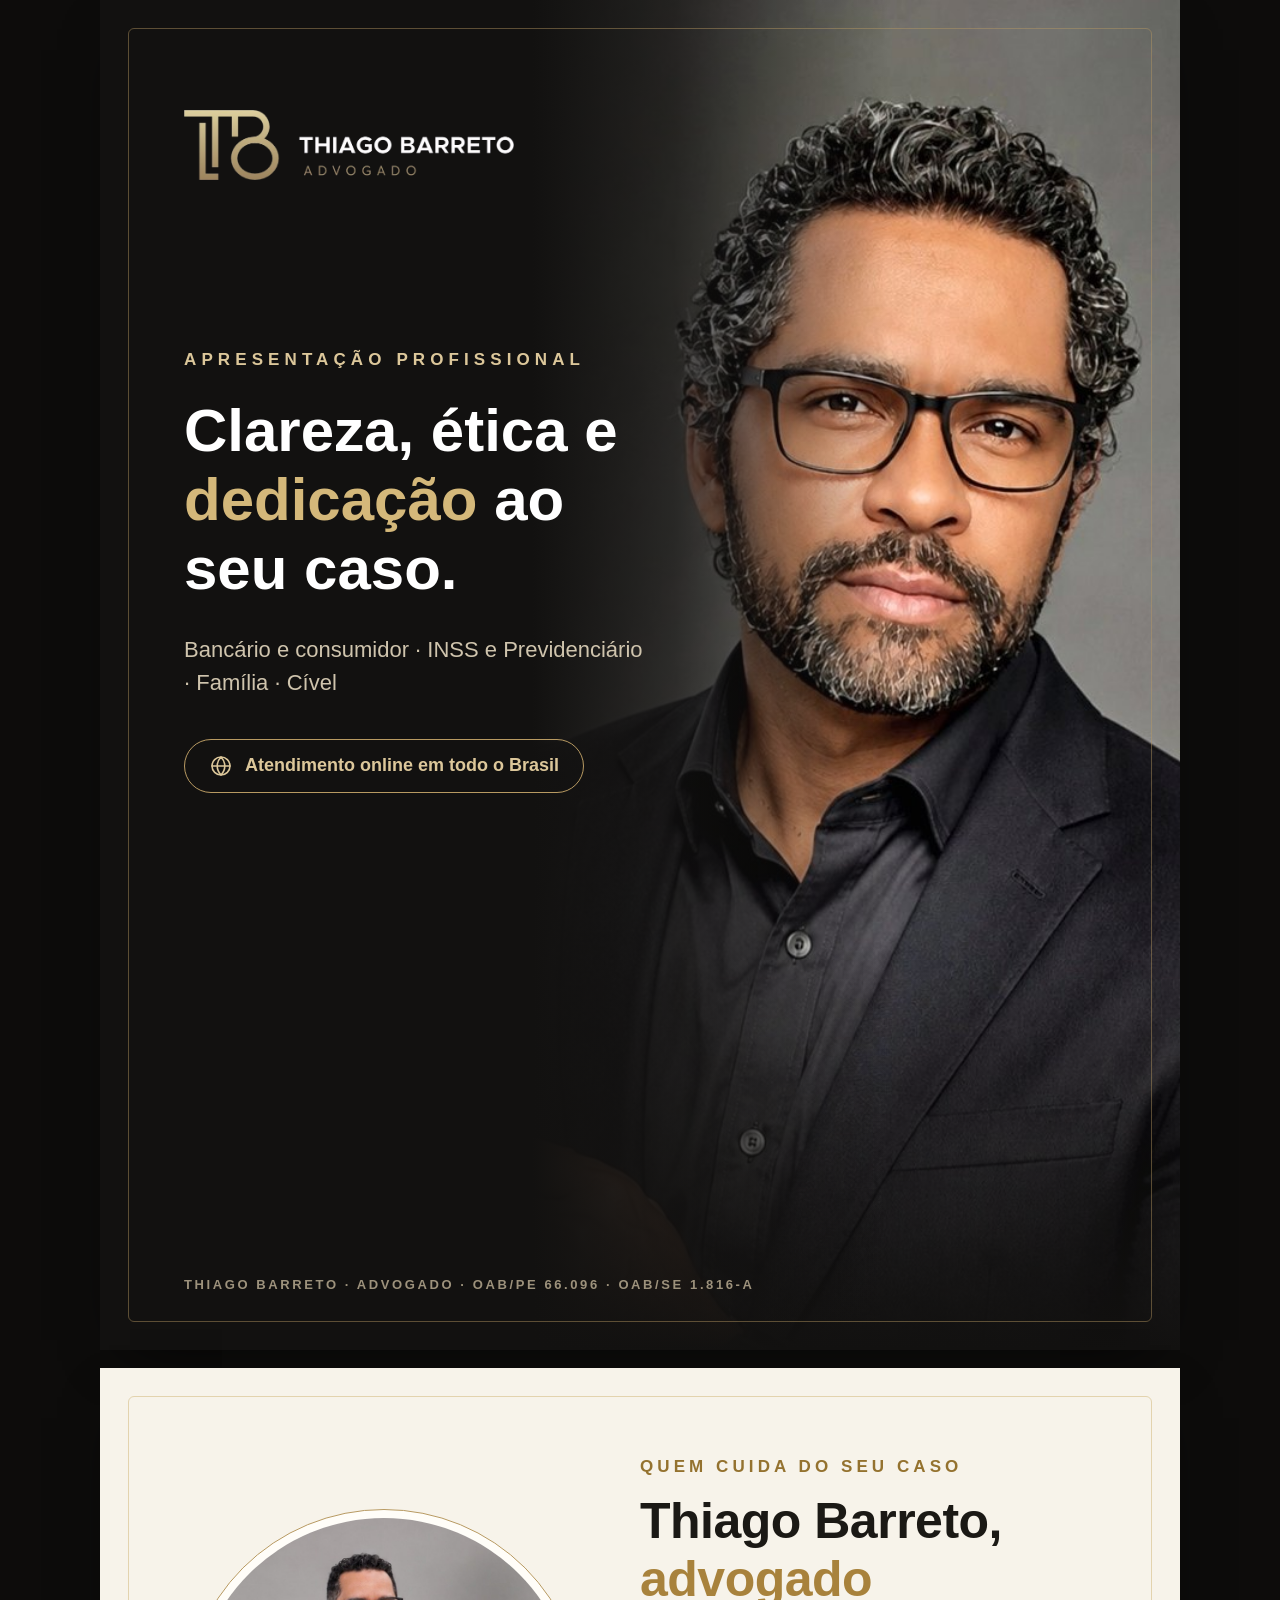
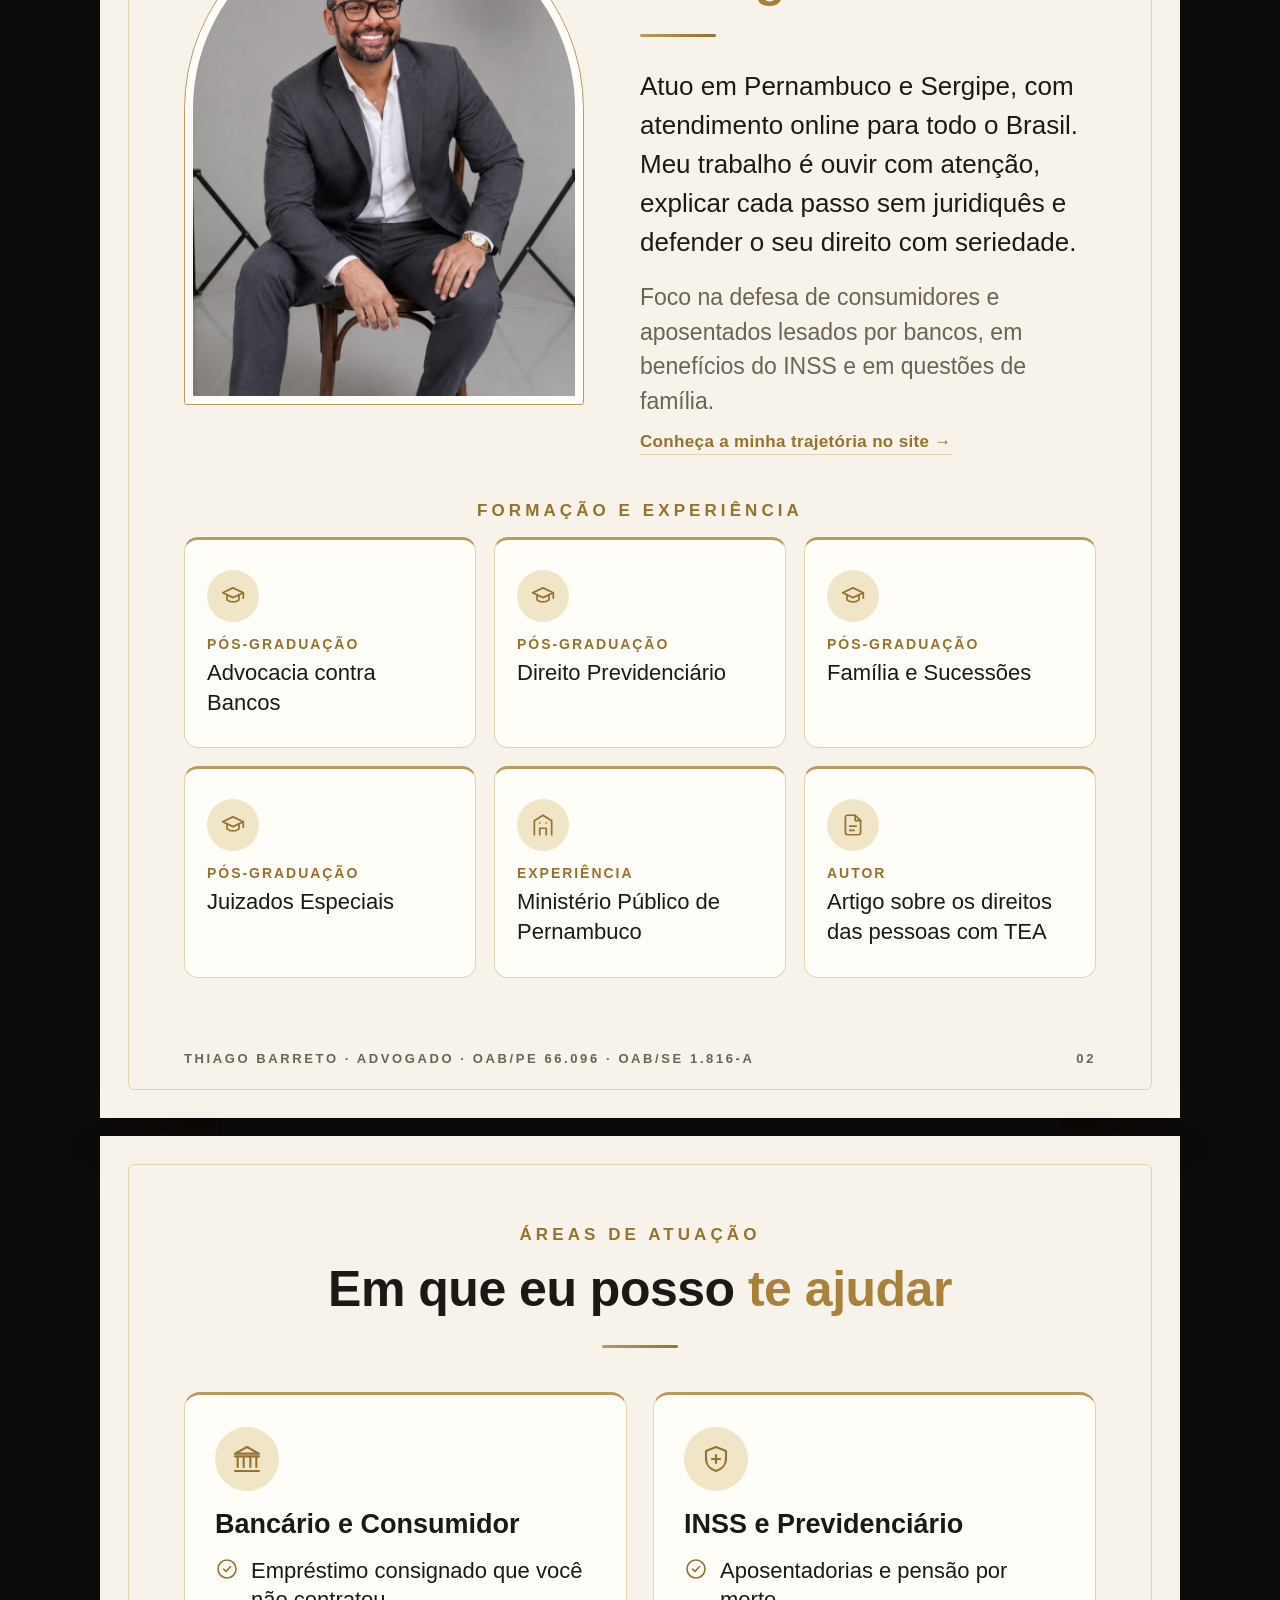
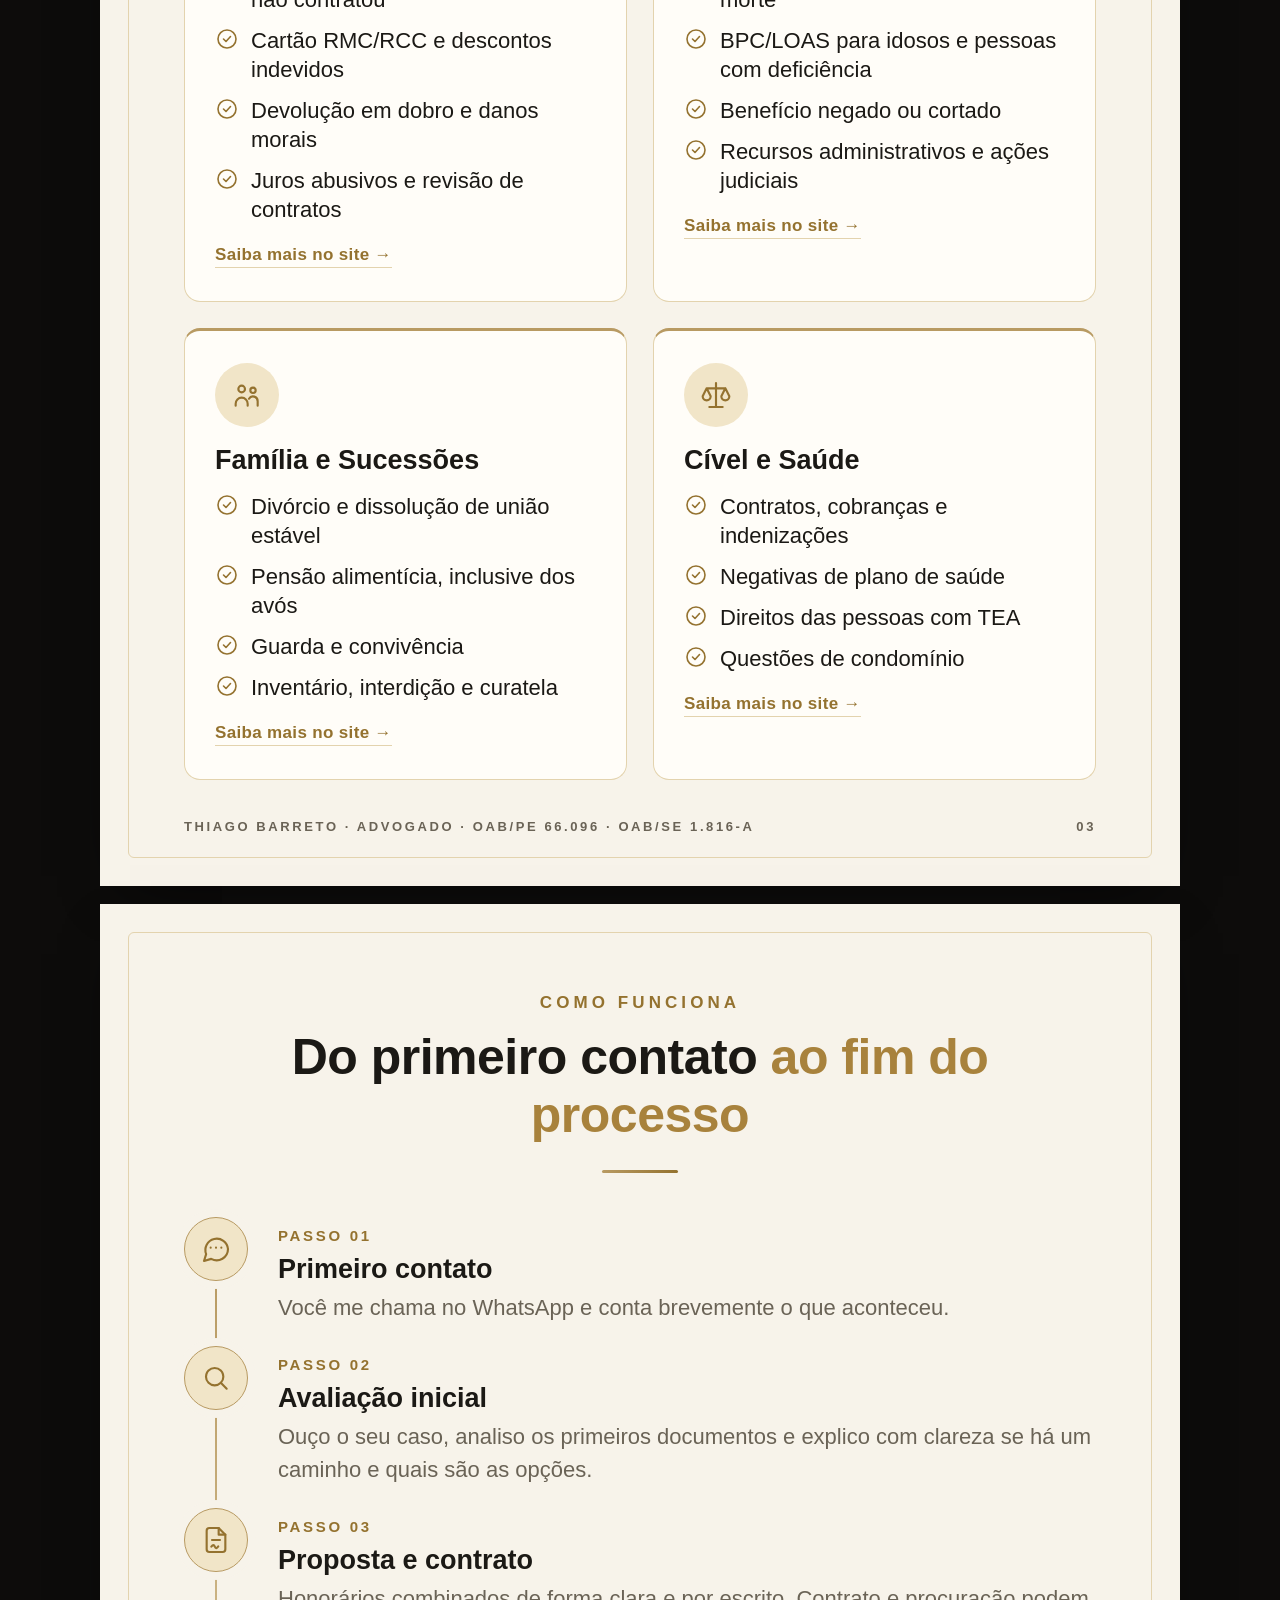
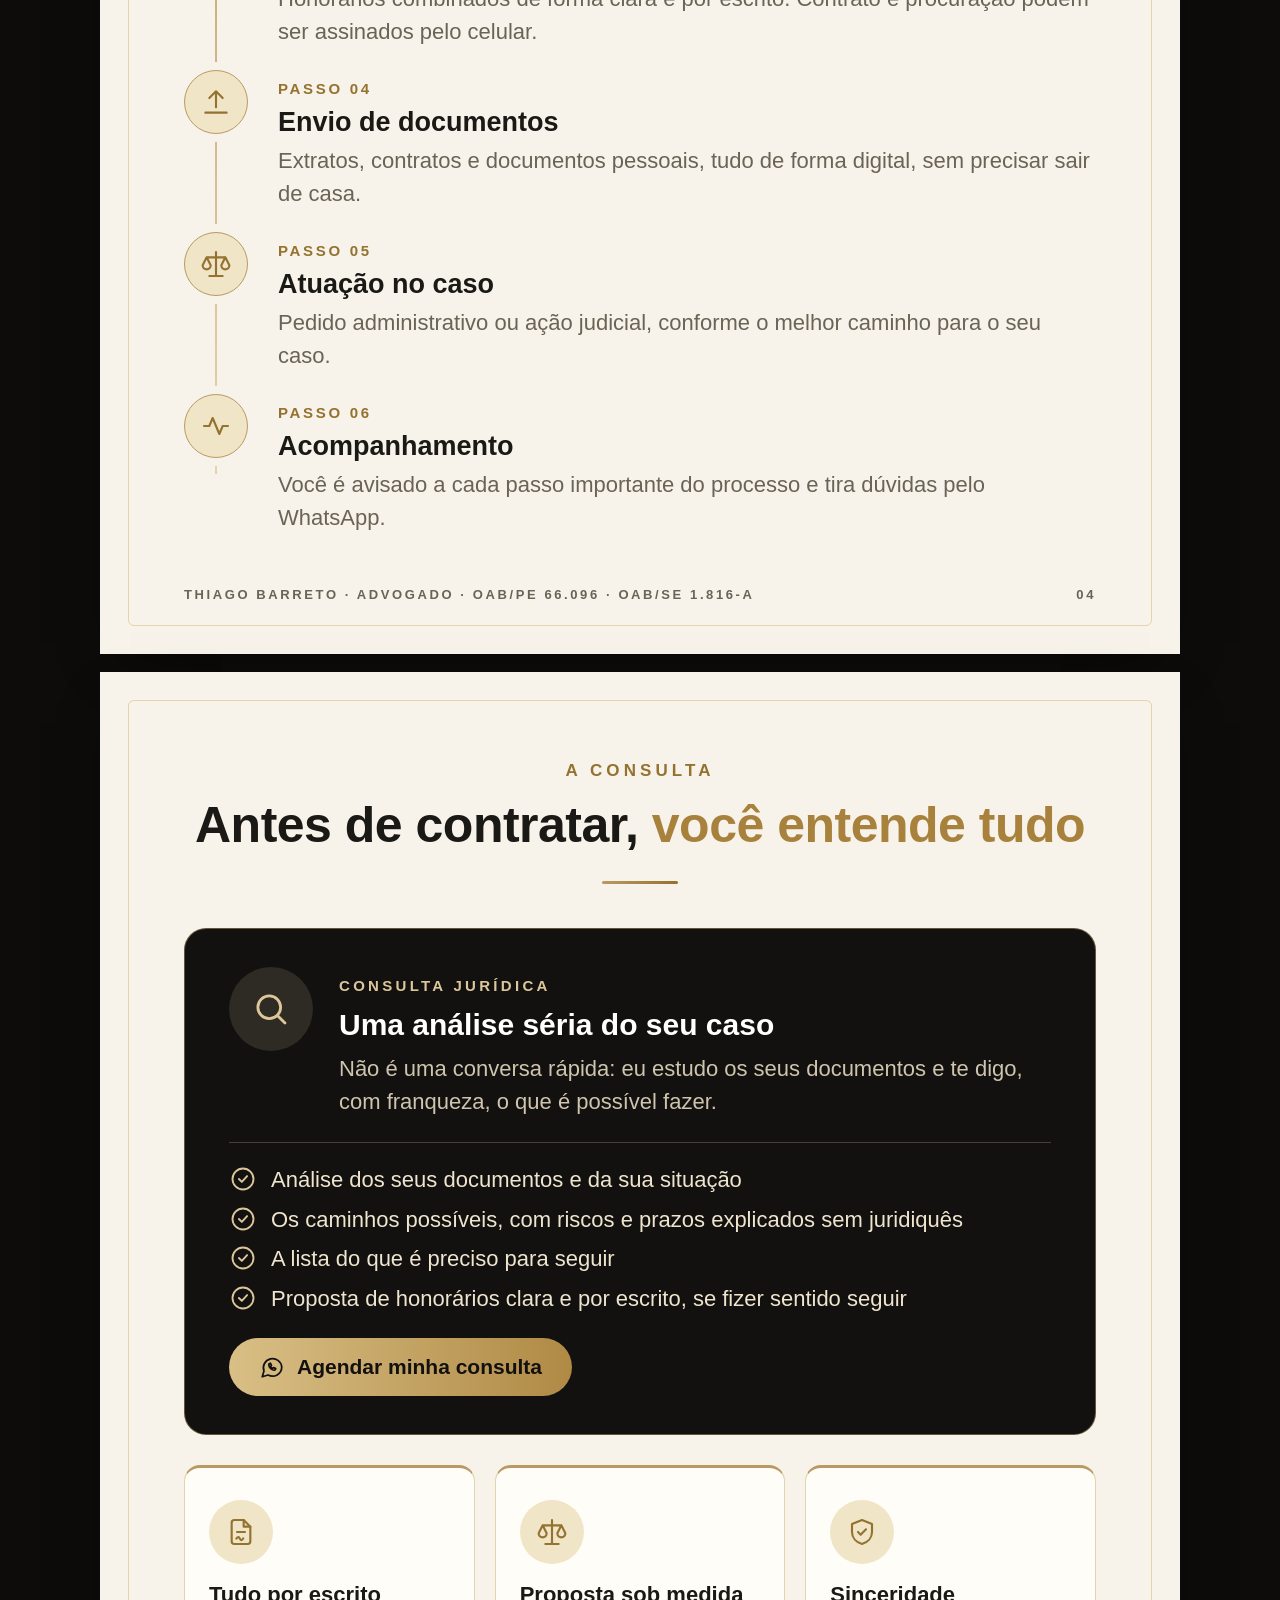
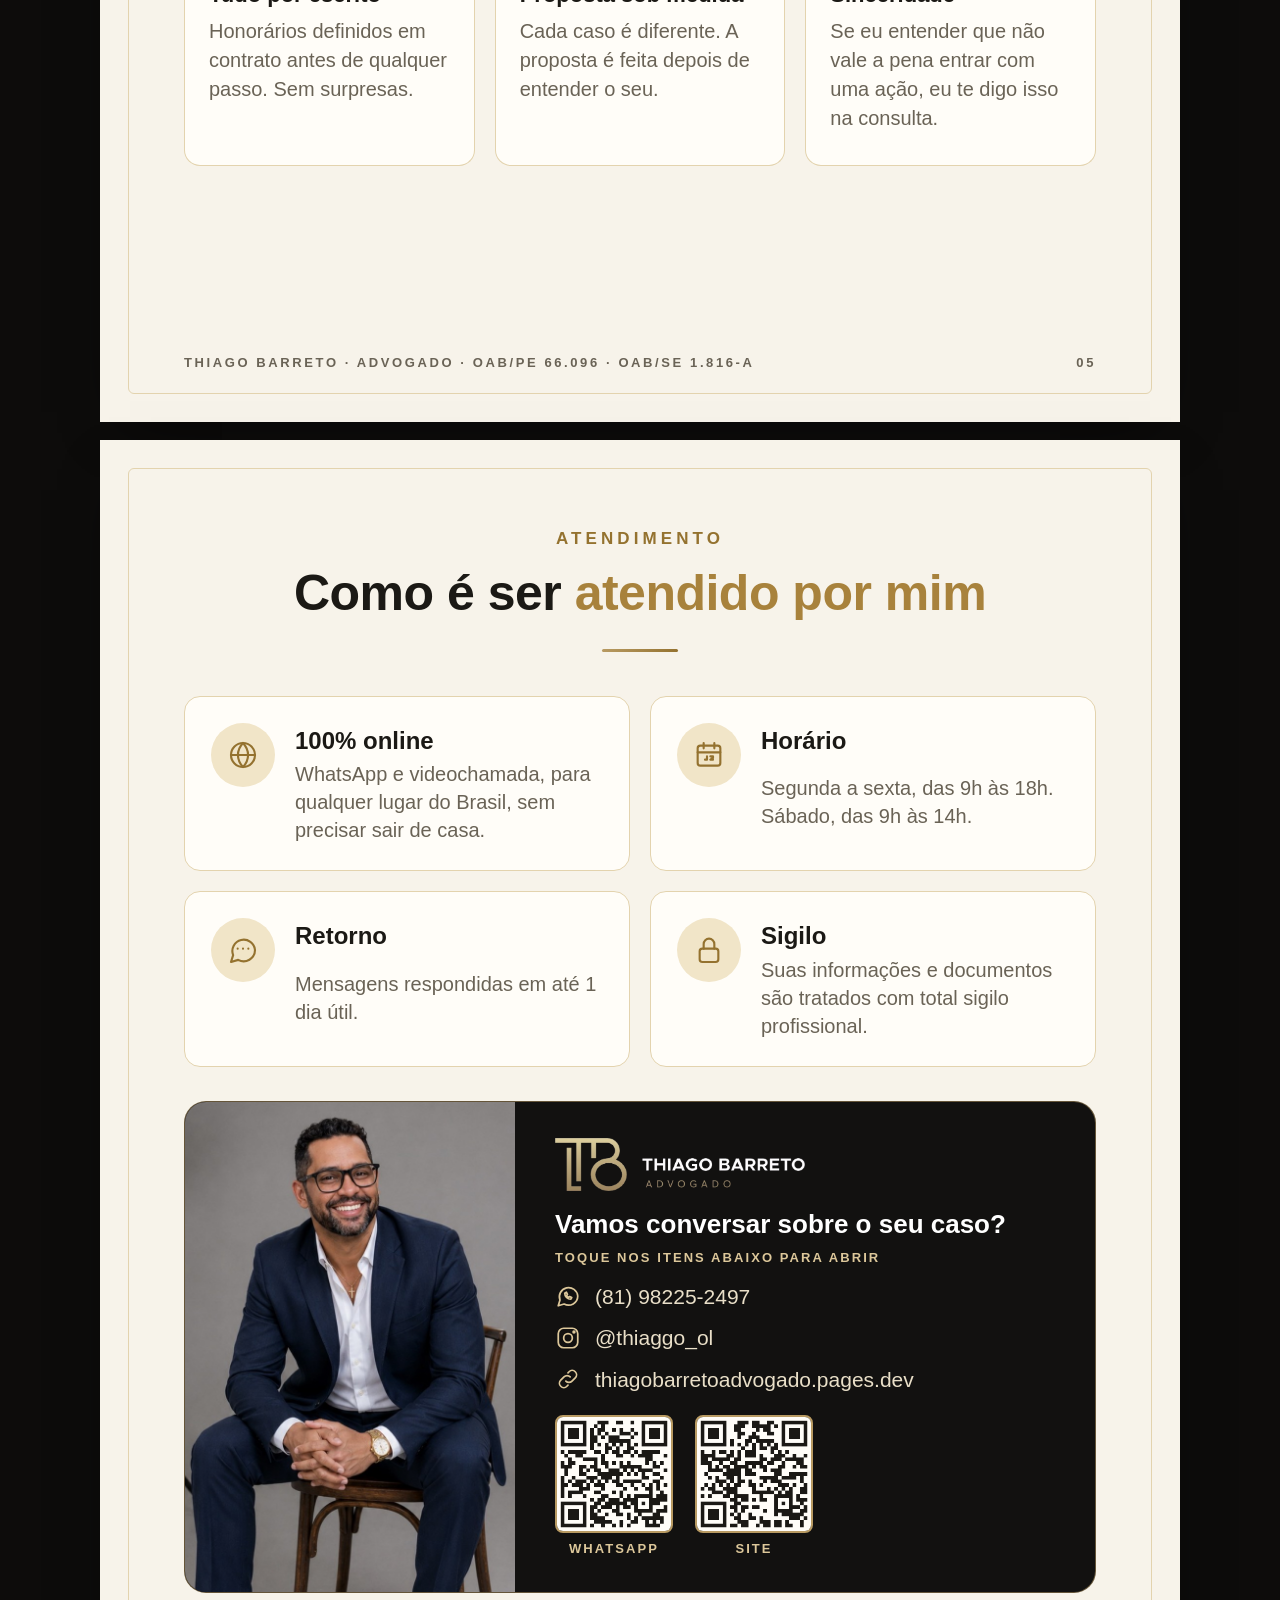
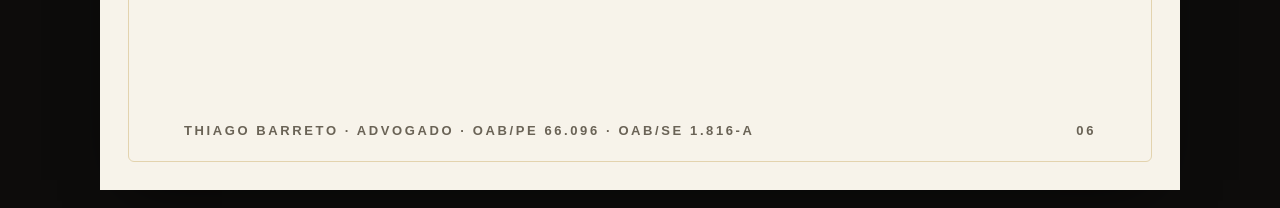
==== commit da6e1c33: "Apresentação: horário de sábado Co-Authored-By: Claude Opus 5.5 <noreply@anthropic.com> Claude-Sessi" ====
--- a/apresentacao/index.html
+++ b/apresentacao/index.html
@@ -79,7 +79,7 @@
   <h2 class="center">Como é ser <em>atendido por mim</em></h2><div class="rule c"></div>
   <div class="pol">
     <div><span class="ic"><svg viewBox="0 0 24 24" fill="none" stroke="currentColor" stroke-width="1.6" stroke-linecap="round" stroke-linejoin="round" aria-hidden="true"><circle cx="12" cy="12" r="9"/><path d="M3 12h18M12 3c2.5 2.7 3.8 5.7 3.8 9s-1.3 6.3-3.8 9c-2.5-2.7-3.8-5.7-3.8-9S9.5 5.7 12 3Z"/></svg></span><h3>100% online</h3><p>WhatsApp e videochamada, para qualquer lugar do Brasil, sem precisar sair de casa.</p></div>
-    <div><span class="ic"><svg viewBox="0 0 24 24" fill="none" stroke="currentColor" stroke-width="1.6" stroke-linecap="round" stroke-linejoin="round" aria-hidden="true"><rect x="3.5" y="5" width="17" height="15" rx="2"/><path d="M3.5 10h17M8 3v4M16 3v4"/><path d="M9 15.5h1.5V13M13 13h2v1.2l-2 1.3h2"/></svg></span><h3>Horário</h3><p>Segunda a sexta, das 9h às 18h.</p></div>
+    <div><span class="ic"><svg viewBox="0 0 24 24" fill="none" stroke="currentColor" stroke-width="1.6" stroke-linecap="round" stroke-linejoin="round" aria-hidden="true"><rect x="3.5" y="5" width="17" height="15" rx="2"/><path d="M3.5 10h17M8 3v4M16 3v4"/><path d="M9 15.5h1.5V13M13 13h2v1.2l-2 1.3h2"/></svg></span><h3>Horário</h3><p>Segunda a sexta, das 9h às 18h. Sábado, das 9h às 14h.</p></div>
     <div><span class="ic"><svg viewBox="0 0 24 24" fill="none" stroke="currentColor" stroke-width="1.6" stroke-linecap="round" stroke-linejoin="round" aria-hidden="true"><path d="M21 12a8.5 8.5 0 0 1-12.6 7.4L3 21l1.6-5.2A8.5 8.5 0 1 1 21 12Z"/><path d="M8 11h.01M12 11h.01M16 11h.01"/></svg></span><h3>Retorno</h3><p>Mensagens respondidas em até 1 dia útil.</p></div>
     <div><span class="ic"><svg viewBox="0 0 24 24" fill="none" stroke="currentColor" stroke-width="1.6" stroke-linecap="round" stroke-linejoin="round" aria-hidden="true"><rect x="5" y="11" width="14" height="10" rx="2"/><path d="M8 11V7.5a4 4 0 0 1 8 0V11"/></svg></span><h3>Sigilo</h3><p>Suas informações e documentos são tratados com total sigilo profissional.</p></div>
   </div>
